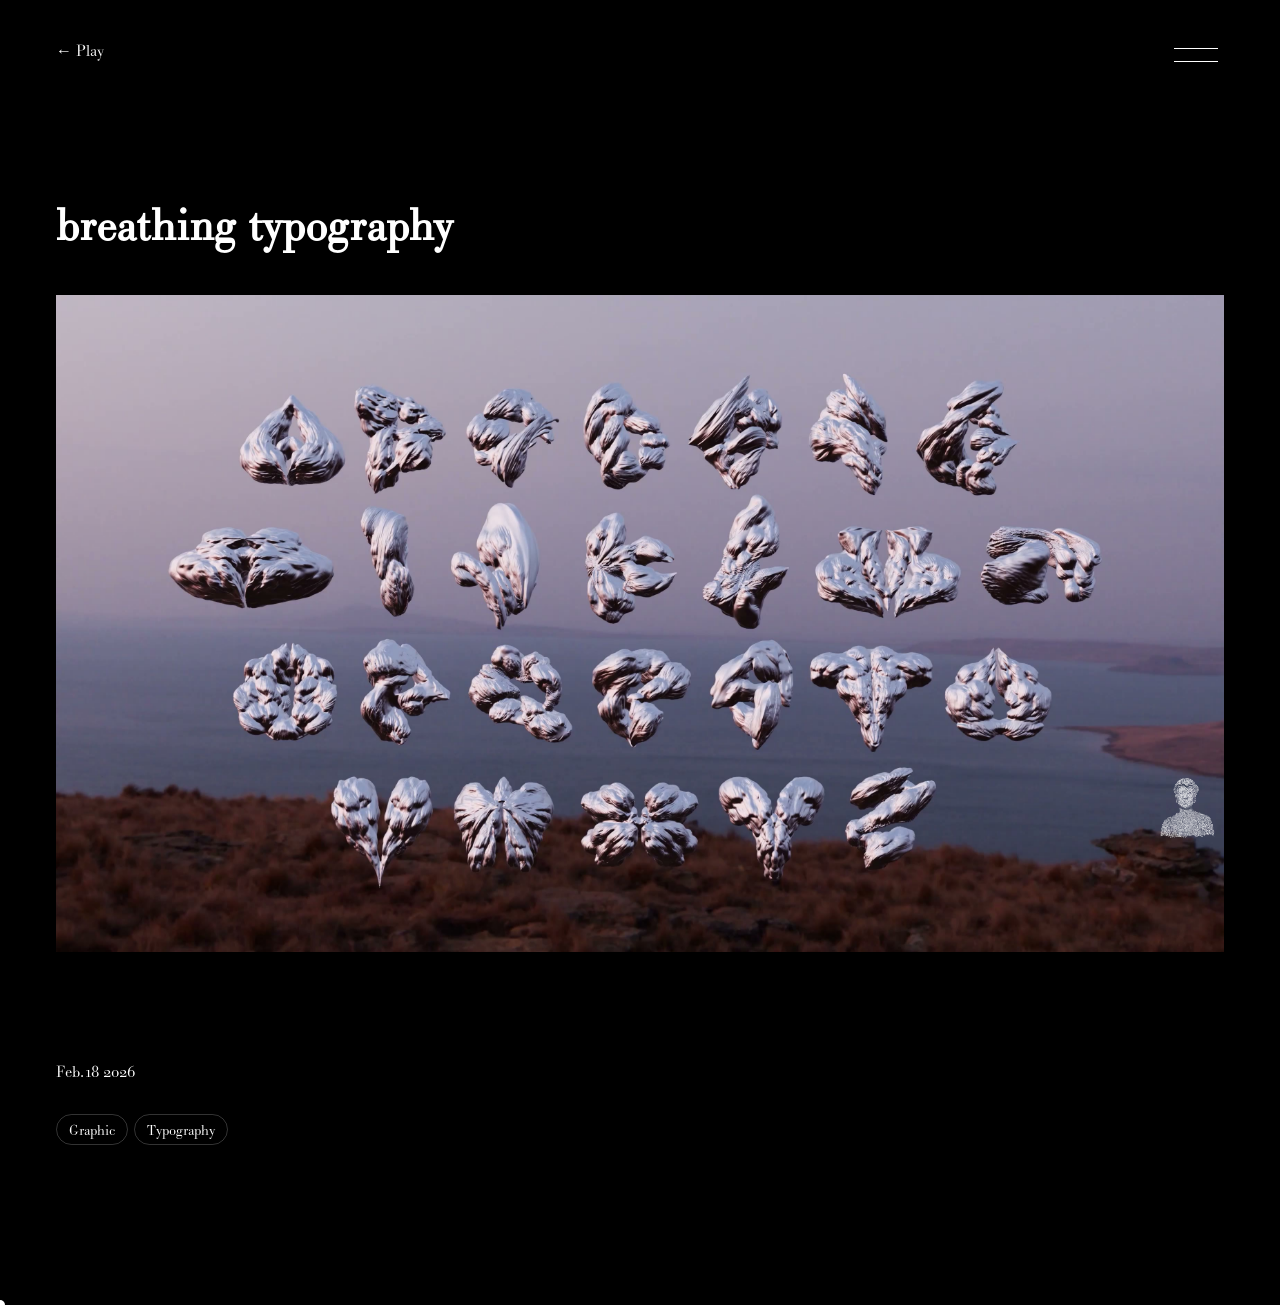
==== works/breathing-typography.html @ 88372641 "Portfolio site Co-Authored-By: Claude Sonnet 4.6 <noreply@anthropic.com>" ====
<!DOCTYPE html>
<html lang="ja">
<head>
  <meta charset="UTF-8">
  <link rel="icon" href="../icon/icon.jpg" type="image/jpeg">
  <meta name="viewport" content="width=device-width, initial-scale=1.0">
  <title>breathing Typography — TSUBASA fukuda</title>
  <link rel="preload" href="../type/RoBodoni-Book.otf" as="font" type="font/otf" crossorigin>
  <link rel="preload" href="../type/RoBodoni-BookSC.otf" as="font" type="font/otf" crossorigin>
  <link rel="stylesheet" href="../style.css">
  <link rel="stylesheet" href="work-detail.css">
</head>
<body>

  <header class="detail-header">
    <button class="menu-toggle" id="menu-toggle" aria-label="Menu">
      <span class="bar"></span>
      <span class="bar"></span>
    </button>
    <nav class="menu-nav" id="menu-nav">
      <ul class="nav-links">
        <li><a href="../index.html">About</a></li>
        <li><a href="../index.html#work">Work</a></li>
        <li><a href="../index.html#play">Play</a></li>
        <li><a href="../index.html#contact">Contact</a></li>
      </ul>
    </nav>
    <a class="back-link" href="../index.html#play">← Play</a>
  </header>

  <main class="detail-main">

    <div class="detail-intro">
      <h1 class="detail-title">breathing typography</h1>
    </div>

    <div class="video-grid" style="padding: 0 3.5rem; margin-bottom: 3rem;">
      <div class="video-cell">
        <video data-src="../media/breathing-type/BT.webm" poster="../media/breathing-type/BT-poster.jpg" autoplay muted loop playsinline></video>
      </div>
    </div>

    <div class="detail-intro">
      <div class="detail-sidebar">
        <p class="detail-year">Feb.18 2026</p>
        <div class="detail-tags">
          <span class="detail-tag-pill">Graphic</span>
          <span class="detail-tag-pill">Typography</span>
        </div>
      </div>
    </div>

  </main>

  <video id="icon-video" src="../icon/03.webm" autoplay muted loop playsinline></video>
  <script src="../cursor.js"></script>
  <script src="detail-nav.js"></script>
</body>
</html>
---- style.css ----
/* フォント */
@font-face {
  font-family: 'Futura';
  src: url('type/Futura.ttc') format('truetype');
  font-weight: normal;
  font-style: normal;
  font-display: swap;
}

@font-face {
  font-family: 'BigSquareDots';
  src: url('type/BigSquareDots.ttf') format('truetype');
  font-weight: normal;
  font-style: normal;
  font-display: swap;
}

@font-face {
  font-family: 'Codystar';
  src: url('type/Codystar-Regular.ttf') format('truetype');
  font-weight: normal;
  font-style: normal;
  font-display: swap;
}

@font-face {
  font-family: 'BunyuMincho';
  src: url('type/BunyuMinStdN-R.otf') format('opentype');
  font-weight: normal;
  font-style: normal;
  font-display: swap;
}

@font-face {
  font-family: 'BodoniOrnaments';
  src: url('type/Bodoni Ornaments.ttf') format('truetype');
  font-weight: normal;
  font-style: normal;
  font-display: swap;
}

@font-face {
  font-family: 'RoBodoni';
  src: url('type/RoBodoni-BookSC.otf') format('opentype');
  font-weight: normal;
  font-style: normal;
  font-display: swap;
  unicode-range: U+0030-0039, U+0041-005A, U+00C0-00D6, U+00D8-00DE;
}

@font-face {
  font-family: 'RoBodoni';
  src: url('type/RoBodoni-Book.otf') format('opentype');
  font-weight: normal;
  font-style: normal;
  font-display: swap;
  unicode-range: U+0020-002F, U+003A-0040, U+0061-007A, U+005B-0060, U+007B-00BF, U+00E0-00F6, U+00F8-00FF;
}

/* リセット & ベース */
*, *::before, *::after {
  box-sizing: border-box;
  margin: 0;
  padding: 0;
}

img, video {
  -webkit-user-drag: none;
  user-select: none;
}

html, body {
  height: 100%;
}

*, *::before, *::after {
  cursor: none !important;
}

html {
  cursor: none !important;
}


/* アイコン動画 */
#icon-video {
  position: fixed;
  bottom: 2rem;
  right: 2rem;
  width: 120px;
  height: 120px;
  object-fit: contain;
  z-index: 100;
  opacity: 0;
  pointer-events: none;
  transition: opacity 0.4s ease;
  mix-blend-mode: screen;
}
#icon-video.visible {
  opacity: 1;
  pointer-events: auto;
}

/* イントロ */
#intro {
  position: fixed;
  inset: 0;
  background: #000;
  display: flex;
  align-items: center;
  justify-content: center;
  z-index: 99999;
  transition: opacity 0.6s ease;
}
#intro.hidden {
  opacity: 0;
  pointer-events: none;
}
#intro-video {
  width: 200px;
  height: 200px;
  object-fit: contain;
}

/* カスタムカーソル */
#cursor {
  position: fixed;
  width: 10px;
  height: 10px;
  border-radius: 50%;
  background: #fff;
  pointer-events: none;
  z-index: 9999999;
  transform: translate(-50%, -50%);
  transition: width 0.3s cubic-bezier(0.25,0.46,0.45,0.94),
              height 0.3s cubic-bezier(0.25,0.46,0.45,0.94),
              opacity 0.4s ease;
  will-change: transform;
}
#cursor.expanded {
  width: 72px;
  height: 72px;
  mix-blend-mode: difference;
}

body {
  font-family: 'RoBodoni', 'BunyuMincho', 'Georgia', serif;
  background: #000;
  color: #fff;
  line-height: 1.6;
}

a { text-decoration: none; color: inherit; }

.back-link {
  font-size: 1rem;
  font-style: normal;
  color: #fff;
  text-decoration: none;
  transition: color 0.2s;
}

/* ============================================================
   ヘッダー
   ============================================================ */
header {
  position: fixed;
  top: 0;
  right: 0;
  padding: 2.4rem 3.5rem;
  z-index: 200;
}

/* ハンバーガーボタン */
.menu-toggle {
  background: none;
  border: none;
  color: #fff;
  box-sizing: content-box;
  padding: 0.6rem 0.4rem;
  transition: color 0.2s;
  display: flex;
  flex-direction: column;
  justify-content: space-between;
  margin-left: auto;
  width: 44px;
  height: 14px;
}
.menu-toggle:hover { color: #fff; }

.bar {
  display: block;
  width: 100%;
  height: 1px;
  background: currentColor;
  transition: transform 0.35s cubic-bezier(0.25, 0.46, 0.45, 0.94);
  transform-origin: center;
}

.menu-toggle.open .bar:nth-child(1) {
  transform: translateY(6.5px) rotate(45deg);
}
.menu-toggle.open .bar:nth-child(2) {
  transform: translateY(-6.5px) rotate(-45deg);
}

/* メニューパネル */
.menu-nav {
  display: none;
  margin-top: 1.8rem;
  text-align: right;
}
.menu-nav.open { display: block; }

.nav-links {
  list-style: none;
  display: flex;
  flex-direction: column;
  align-items: flex-end;
  gap: 0.8rem;
}
.nav-links a {
  font-family: 'RoBodoni', sans-serif;
  font-size: 1.33rem;
  color: #fff;
  text-transform: uppercase;
  letter-spacing: 0.05em;
  transition: color 0.2s;
}
.nav-links a:hover,
.nav-links a.active { color: #fff; }

/* ============================================================
   ページ切り替え
   ============================================================ */
.page { display: none; }
.page.active { display: block; }

/* ============================================================
   About ページ
   ============================================================ */

.about-hero {
  position: relative;
  height: 100vh;
  overflow: hidden;
}

/* About スライドショー */
.about-slideshow {
  position: absolute;
  left: 50%;
  top: 55%;
  transform: translate(-50%, -50%);
  width: 180px;
  height: 180px;
}
.about-slide {
  position: absolute;
  inset: 0;
  width: 100%;
  height: 100%;
  object-fit: contain;
  opacity: 0;
  transition: opacity 1s ease;
}
.about-slide.clip {
  object-fit: cover;
}
.about-slide.active {
  opacity: 0;
}

#mosaic-canvas {
  position: fixed;
  inset: 0;
  width: 100%;
  height: 100%;
  pointer-events: none;
  image-rendering: pixelated;
  z-index: 1;
}

.about-text {
  position: fixed;
  top: 18vh;
  left: 3.5rem;
  display: flex;
  flex-direction: column;
  gap: 0;
  z-index: 1000;
  pointer-events: none;
}

.about-text .about-link {
  pointer-events: auto;
}

.about-text p {
  font-family: 'Codystar', monospace;
  font-size: clamp(1.6rem, 4vw, 3.36rem);
  color: #ece7ff;
  line-height: 1.25;
  letter-spacing: 0.02em;
}

.about-link {
  display: inline-block;
  color: #ece7ff;
  background: transparent;
  transition: background 0.15s, color 0.15s;
  padding: 0 0.05em;
}
.about-link:hover {
  background: #ece7ff;
  color: #000;
}

/* ============================================================
   Featured（ピックアップ）
   ============================================================ */
.featured {
  background: #000;
  padding: 25vh 3.5rem 20rem;
  display: flex;
  flex-direction: column;
  gap: 5rem;
}

.featured-item {
  display: block;
  text-decoration: none;
  position: relative;
  width: 90%;
  aspect-ratio: 16 / 9;
  overflow: hidden;
  margin: 0 auto;
}

.featured-image {
  width: 100%;
  height: 100%;
  transition: transform 0.6s ease, opacity 0.6s ease, filter 0.6s ease;
  filter: grayscale(100%);
}

.featured-item:hover .featured-image {
  transform: scale(1.02);
  opacity: 0.75;
  filter: grayscale(0%);
}



.featured-title {
  font-size: clamp(1.8rem, 4vw, 3.2rem);
  font-weight: 700;
  font-style: normal;
  color: #fff;
  line-height: 1.1;
  margin-bottom: 0.6rem;
}

.featured-tag {
  font-size: 0.78rem;
  font-style: normal;
  color: #fff;
}

.container { padding: 0; }

/* ============================================================
   共通カード
   ============================================================ */
.works-grid {
  display: grid;
  grid-template-columns: repeat(auto-fill, minmax(280px, 1fr));
  gap: 1.5rem;
}

.work-card { cursor: none; }

.work-image {
  width: 100%;
  aspect-ratio: 4 / 3;
  background: #111;
  margin-bottom: 0.6rem;
  transition: opacity 0.2s;
}
.work-card:hover .work-image { opacity: 0.65; }

.play-image { background: #0e0e14; }

.work-title {
  font-size: 0.85rem;
  font-style: normal;
  color: #fff;
}

/* ============================================================
   WORK / PLAY セクション
   ============================================================ */
.works-section {
  padding: 18vh 3.5rem 14rem;
  background: #000;
}

/* ヘッダー行：タイトル左・フィルター右 */
.works-header {
  display: flex;
  justify-content: space-between;
  align-items: baseline;
  margin-bottom: 3rem;
}

.works-title {
  font-size: clamp(1.6rem, 4vw, 3.36rem);
  font-weight: 400;
  font-style: normal;
  letter-spacing: 0.02em;
  color: #ece7ff;
  font-family: 'Codystar', monospace;
}

/* Filter トグルボタン */
.filter-toggle {
  background: none;
  border: 1px solid rgba(255,255,255,0.2);
  color: #fff;
  font-family: inherit;
  font-size: 0.78rem;
  font-style: normal;
  padding: 0.3rem 1rem;
  letter-spacing: 0.05em;
  transition: border-color 0.2s, color 0.2s;
}
.filter-toggle:hover {
  border-color: #fff;
  color: #fff;
}
.filter-toggle-icon {
  display: inline-block;
  transition: transform 0.25s;
  margin-left: 0.3em;
}
.filter-toggle.open .filter-toggle-icon { transform: rotate(45deg); }

/* フィルターパネル */
.work-filters {
  display: flex;
  gap: 0.5rem;
  flex-wrap: wrap;
  position: sticky;
  top: 0;
  background: #000;
  padding: 1.2rem 0;
  margin-bottom: 4rem;
  z-index: 50;
}

.filter-btn {
  background: none;
  border: 1px solid rgba(255,255,255,0.18);
  color: #fff;
  font-family: inherit;
  font-size: 0.75rem;
  font-style: normal;
  padding: 0.25rem 0.9rem;
  border-radius: 999px;
  transition: border-color 0.2s, color 0.2s;
}
.filter-btn:hover {
  border-color: #fff;
  color: #fff;
}
.filter-btn.active {
  border-color: #fff;
  color: #fff;
}

/* グリッド */
.work-grid {
  display: grid;
  grid-template-columns: repeat(3, 1fr);
  gap: 5rem 2.5rem;
}

@media (max-width: 900px) {
  .work-grid { grid-template-columns: repeat(2, 1fr); }
}
@media (max-width: 560px) {
  .work-grid { grid-template-columns: 1fr; }
}

.work-item {
  display: block;
  text-decoration: none;
  color: inherit;
}

.work-thumb {
  width: 100%;
  aspect-ratio: 1 / 1;
  background: #0d0d0d;
  overflow: hidden;
  margin-bottom: 1.2rem;
  transition: opacity 0.3s;
}
.work-thumb img {
  width: 100%;
  height: 100%;
  object-fit: cover;
  display: block;
}
.work-item:hover .work-thumb { opacity: 0.7; }

.work-item-info {
  display: flex;
  flex-direction: column;
  gap: 0.25rem;
}

.work-item-title {
  font-size: 0.88rem;
  font-style: normal;
  color: #fff;
}

.work-item-meta {
  display: none;
}

.coming-soon {
  font-family: 'RoBodoni', serif;
  font-size: clamp(0.96rem, 2.4vw, 1.6rem);
  color: #ece7ff;
  letter-spacing: 0.05em;
  padding: 2rem 0;
}

/* ============================================================
   BIO
   ============================================================ */
.bio-section {
  padding: 18vh 3.5rem 14rem;
  background: #000;
  min-height: 100vh;
}

.bio-body {
  max-width: 640px;
}

.bio-text {
  font-size: 1rem;
  line-height: 1.9;
  color: #fff;
  font-style: normal;
}

.bio-link {
  color: inherit;
  text-decoration: none;
}
.bio-link:hover {
  text-decoration: underline;
  text-decoration-style: dashed;
  text-underline-offset: 0.2em;
}

/* ============================================================
   CONTACT
   ============================================================ */
#page-contact {
  position: relative;
  height: 100vh;
  overflow: hidden;
}

.contact-iframe {
  display: block;
  width: 100%;
  height: 100%;
  border: none;
}

.contact-title-overlay {
  position: absolute;
  top: 12vh;
  left: 3.5rem;
  font-family: 'Codystar', monospace;
  font-size: clamp(1.6rem, 4vw, 3.36rem);
  color: #ece7ff;
  letter-spacing: 0.02em;
  z-index: 10;
  pointer-events: none;
}


/* ============================================================
   アクセシビリティ：キーボードフォーカス
   ============================================================ */
:focus { outline: none; }
:focus-visible {
  outline: 2px solid #ece7ff;
  outline-offset: 4px;
}

/* ============================================================
   タッチデバイス：カーソル非表示
   ============================================================ */
@media (hover: none) {
  #cursor { display: none; }
  *, *::before, *::after { cursor: auto !important; }
  #icon-video { display: none !important; }
}

/* ============================================================
   モバイル
   ============================================================ */
@media (max-width: 560px) {
  header {
    padding: 1.8rem 1.5rem;
  }

  .about-text {
    left: 1.5rem;
    top: 14vh;
  }

  .featured {
    padding: 20vh 1.5rem 4rem;
    gap: 3rem;
  }

  .works-section {
    padding: 14vh 1.5rem 8rem;
  }

  .bio-section {
    padding: 14vh 1.5rem 8rem;
  }

  .contact-section {
    padding: 14vh 1.5rem 8rem;
  }

  .work-filters {
    padding: 1rem 0;
    margin-bottom: 2.5rem;
  }

  .work-grid {
    gap: 3rem 1.5rem;
  }

  #icon-video {
    width: 80px;
    height: 80px;
    bottom: 1.2rem;
    right: 1.2rem;
  }
}
---- works/work-detail.css ----
/* 作品詳細ページ */
*, *::before, *::after { cursor: none !important; }
:focus { outline: none; }
:focus-visible { outline: 2px solid #ece7ff; outline-offset: 4px; }

@font-face {
  font-family: 'BunyuMincho';
  src: url('../type/BunyuMinStdN-R.otf') format('opentype');
  font-weight: normal;
  font-style: normal;
}

body { font-family: 'RoBodoni', 'BunyuMincho', 'Georgia', serif; }

/* ヘッダー */
.detail-header {
  position: fixed;
  top: 0;
  right: 0;
  padding: 2.4rem 3.5rem;
  display: flex;
  flex-direction: column;
  align-items: flex-end;
  z-index: 200;
}

.detail-header .back-link {
  position: fixed;
  top: 2.4rem;
  left: 3.5rem;
  font-size: 1rem;
  color: #fff;
  text-decoration: none;
}

.detail-header .detail-tag {
  display: none;
}

.back-link {
  font-size: 1rem;
  font-style: normal;
  color: #fff;
  text-decoration: none;
  transition: color 0.2s;
}
.back-link:hover { color: #fff; }

/* メイン */
.detail-main {
  padding-top: 9rem;
  padding-bottom: 8rem;
}

/* イントロエリア */
.detail-intro {
  padding: 3.5rem 3.5rem 0;
}

/* タイトル */
.detail-title {
  font-size: clamp(1.75rem, 3.5vw, 3.5rem);
  font-weight: 900;
  font-style: normal;
  line-height: 1.05;
  margin-bottom: 3rem;
  color: #fff;
}

/* 2カラム：左=ビデオ、右=メタ */
.detail-split {
  display: grid;
  grid-template-columns: 50vw 1fr;
  gap: 3rem;
  align-items: start;
  margin-bottom: 7rem;
}

@media (max-width: 860px) {
  .detail-split { grid-template-columns: 1fr; gap: 2rem; }
}

/* ロゴ全画面表示 */
.detail-logo-full {
  display: flex;
  flex-direction: column;
  justify-content: center;
  align-items: center;
  min-height: 100vh;
  gap: 4rem;
  padding: 6rem 3.5rem 8rem;
}
.detail-logo-full-img {
  max-width: 480px;
  width: 100%;
  height: auto;
  display: block;
}
.detail-logo-full-svg {
  max-width: 864px;
  width: 180%;
  height: auto;
  display: block;
}

/* YouTube縦動画 下部配置 */
.detail-video-short-wrap {
  display: flex;
  justify-content: center;
  padding: 0 3.5rem 8rem;
}
.detail-video-short-wrap .detail-video-short {
  width: 100%;
  max-width: 360px;
}

/* ビデオ */
.detail-video {
  position: relative;
  width: 100%;
  aspect-ratio: 16 / 9;
  background: #0d0d0d;
}
.detail-video iframe {
  position: absolute;
  inset: 0;
  width: 100%;
  height: 100%;
}

/* 右カラム */
.detail-sidebar {
  padding-top: 0.2rem;
}

.detail-year {
  font-size: 1rem;
  font-style: normal;
  color: #fff;
  margin-bottom: 1.8rem;
}

.detail-tags {
  display: flex;
  flex-wrap: wrap;
  gap: 0.4rem;
  margin-bottom: 2rem;
}

.detail-tag-pill {
  font-size: 0.9rem;
  font-style: normal;
  color: #fff;
  border: 1px solid rgba(255,255,255,0.2);
  padding: 0.2rem 0.75rem;
  border-radius: 999px;
}

.detail-meta {
  list-style: none;
  display: flex;
  flex-direction: column;
  gap: 0.7rem;
  border-top: 1px solid rgba(255,255,255,0.08);
  padding-top: 1.5rem;
}
.detail-meta li {
  display: flex;
  flex-direction: column;
  gap: 0.15rem;
  font-size: 0.78rem;
  font-style: normal;
  color: #fff;
}
.detail-meta li span {
  font-size: 0.68rem;
  color: #fff;
  letter-spacing: 0.08em;
}

/* 説明文 */
.detail-description {
  font-size: 1.1rem;
  font-style: normal;
  line-height: 1.9;
  color: #fff;
  max-width: 680px;
  padding: 0 3.5rem 8rem;
}

.detail-tools {
  font-size: 0.95rem;
  font-style: normal;
  color: #fff;
  padding: 2.5rem 3.5rem 5rem;
}

.video-grid {
  margin-bottom: 4rem;
}

.detail-extra-video {
  padding: 0 3.5rem;
  margin-bottom: 6rem;
}

.detail-extra-video img {
  width: 100%;
  height: auto;
  display: block;
}

.detail-credits {
  padding: 0 3.5rem 6rem;
  display: flex;
  flex-direction: column;
  gap: 1.2rem;
}

.detail-credit-row {
  display: flex;
  gap: 3rem;
  font-size: 0.95rem;
}

.detail-credit-label {
  color: #fff;
  opacity: 0.4;
  min-width: 6rem;
}

.detail-credit-value {
  color: #fff;
}

.detail-process {
  display: flex;
  gap: 4px;
  margin-top: 2rem;
  justify-content: flex-start;
}

.detail-process img {
  width: 30%;
  height: auto;
  display: block;
}

/* フォトグリッド */
.detail-photo-row {
  padding: 0 3.5rem;
  margin-bottom: 5rem;
}

.detail-photo-row img {
  width: 100%;
  height: auto;
  display: block;
}

.detail-photo-row--trio {
  display: grid;
  grid-template-columns: repeat(3, 1fr);
  gap: 4px;
  margin-bottom: 5rem;
}

.detail-photo-grid-3x3 {
  display: grid;
  grid-template-columns: repeat(3, 1fr);
  gap: 4px;
  padding: 0 3.5rem;
  margin-bottom: 5rem;
}

.detail-photo-grid-3x3 img {
  width: 100%;
  height: auto;
  display: block;
}


/* 動画グリッド */
.video-grid {
  display: flex;
  flex-direction: column;
  gap: 0;
  padding: 0 3.5rem;
  margin-bottom: 12rem;
}
.video-row {
  display: grid;
  grid-template-columns: repeat(4, 1fr);
  gap: 0;
}
.video-cell {
  aspect-ratio: 16 / 9;
  background: #0d0d0d;
  overflow: hidden;
}
.video-cell video {
  width: 100%;
  height: 100%;
  object-fit: cover;
  display: block;
}

/* 画像グリッド */
.image-grid {
  display: flex;
  flex-direction: column;
  gap: 4px;
}
.image-row {
  display: grid;
  grid-template-columns: repeat(4, 1fr);
  gap: 4px;
}
.image-cell {
  aspect-ratio: 1 / 1;
  background: #0d0d0d;
  overflow: hidden;
}
.image-cell img {
  width: 100%;
  height: 100%;
  object-fit: cover;
  display: block;
  transition: opacity 0.3s;
}
.image-cell img:hover { opacity: 0.8; }

/* ============================================================
   モバイル
   ============================================================ */
@media (max-width: 560px) {
  .detail-header {
    padding: 1.8rem 1.5rem;
  }

  .detail-header .back-link {
    top: 1.8rem;
    left: 1.5rem;
  }

  .detail-main {
    padding-top: 7rem;
  }

  .detail-intro {
    padding: 2rem 1.5rem 0;
  }

  .detail-logo-full {
    padding: 5rem 1.5rem 6rem;
  }

  .detail-logo-full-svg {
    width: 120%;
  }

  .detail-description {
    padding: 0 1.5rem 5rem;
  }

  .detail-tools {
    padding: 2rem 1.5rem 4rem;
  }

  .video-grid {
    padding: 0 1.5rem !important;
    margin-bottom: 6rem;
  }

  .detail-extra-video {
    padding: 0 1.5rem;
  }

  .detail-credits {
    padding: 0 1.5rem 5rem;
  }

  .detail-photo-row {
    padding: 0 1.5rem;
  }

  .detail-photo-grid-3x3 {
    padding: 0 1.5rem;
    grid-template-columns: repeat(2, 1fr);
  }

  .detail-photo-row--trio {
    grid-template-columns: 1fr;
  }

  .video-row {
    grid-template-columns: repeat(2, 1fr);
  }

  .image-row {
    grid-template-columns: repeat(2, 1fr);
  }

  #icon-video {
    display: none !important;
  }
}

@media (hover: none) {
  #icon-video { display: none !important; }
  *, *::before, *::after { cursor: auto !important; }
}
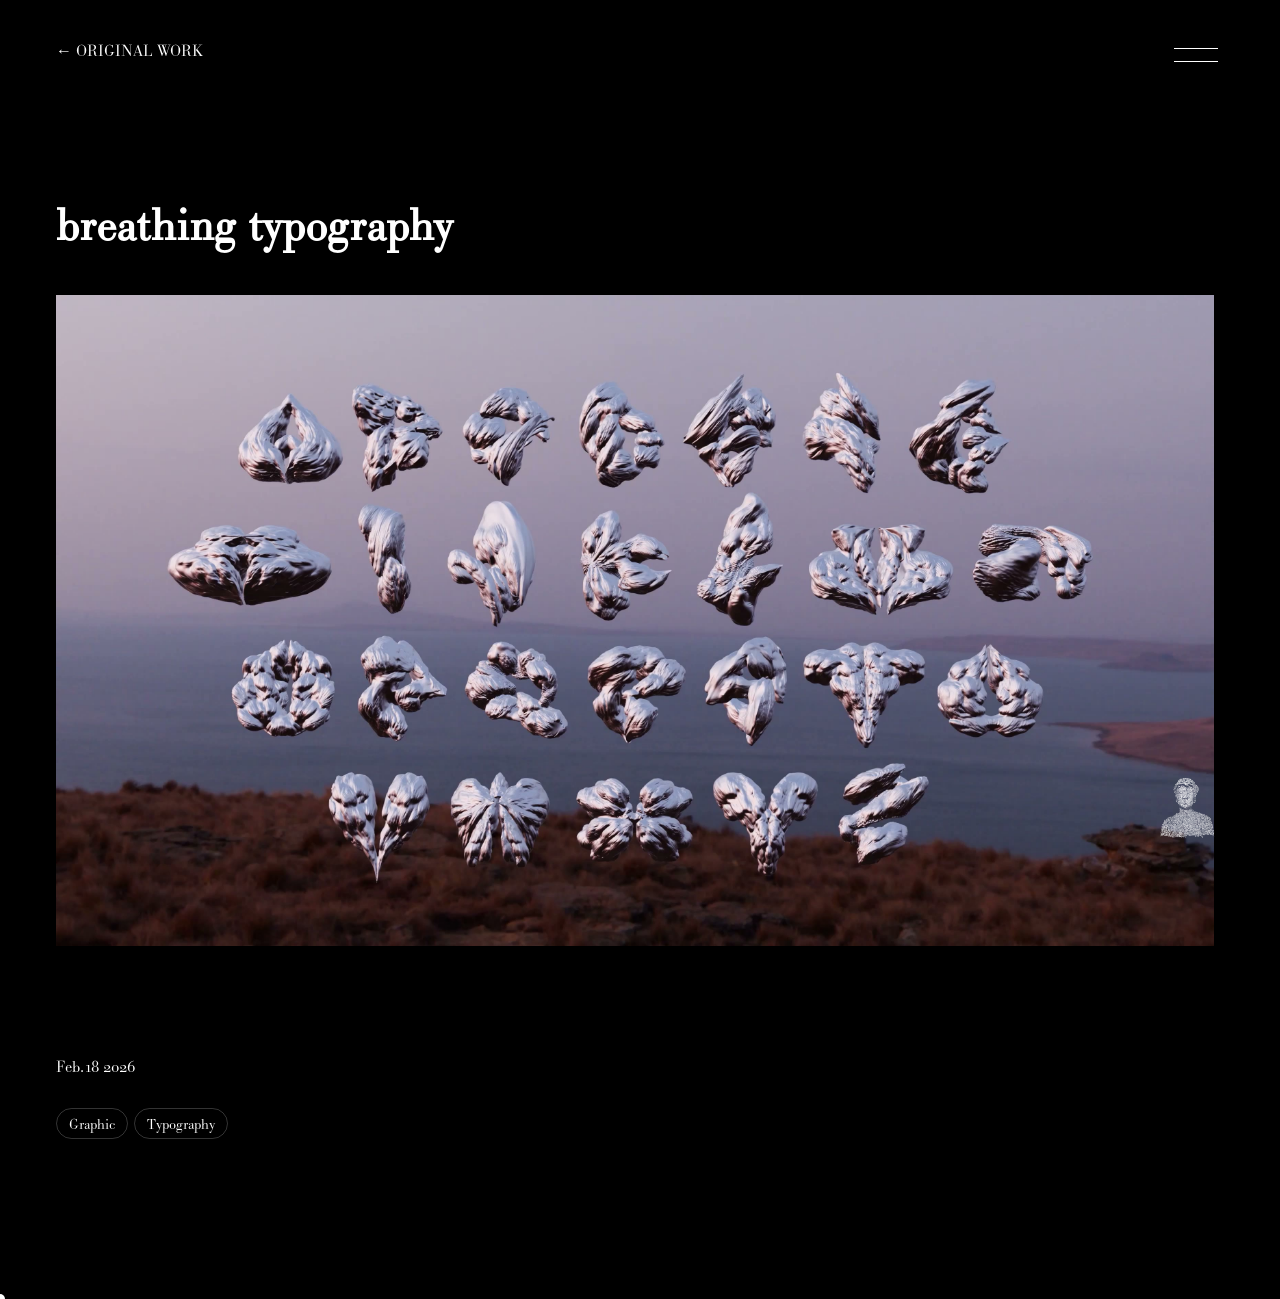
==== commit 8b6514c5: "Update navigation labels and cursor behavior - Rename Work → client WORK, Play → original WORK - Upd" ====
--- a/works/breathing-typography.html
+++ b/works/breathing-typography.html
@@ -25,7 +25,7 @@
         <li><a href="../index.html#contact">Contact</a></li>
       </ul>
     </nav>
-    <a class="back-link" href="../index.html#play">← Play</a>
+    <a class="back-link" href="../index.html#play">← ORIGINAL WORK</a>
   </header>
 
   <main class="detail-main">
--- a/style.css
+++ b/style.css
@@ -70,7 +70,7 @@
 }
 
 html, body {
-  height: 100%;
+  min-height: 100%;
 }
 
 *, *::before, *::after {
@@ -143,6 +143,28 @@
   mix-blend-mode: difference;
 }
 
+html {
+  overflow-y: scroll;
+  scrollbar-gutter: stable;
+  scrollbar-color: #666 #111;
+  scrollbar-width: thin;
+}
+
+/* スクロールバー常時表示 */
+::-webkit-scrollbar {
+  width: 6px;
+}
+::-webkit-scrollbar-track {
+  background: #111;
+}
+::-webkit-scrollbar-thumb {
+  background: #666;
+  border-radius: 3px;
+}
+::-webkit-scrollbar-thumb:hover {
+  background: #999;
+}
+
 body {
   font-family: 'RoBodoni', 'BunyuMincho', 'Georgia', serif;
   background: #000;
@@ -619,6 +641,10 @@
    モバイル
    ============================================================ */
 @media (max-width: 560px) {
+  .featured {
+    display: none;
+  }
+
   header {
     padding: 1.8rem 1.5rem;
   }
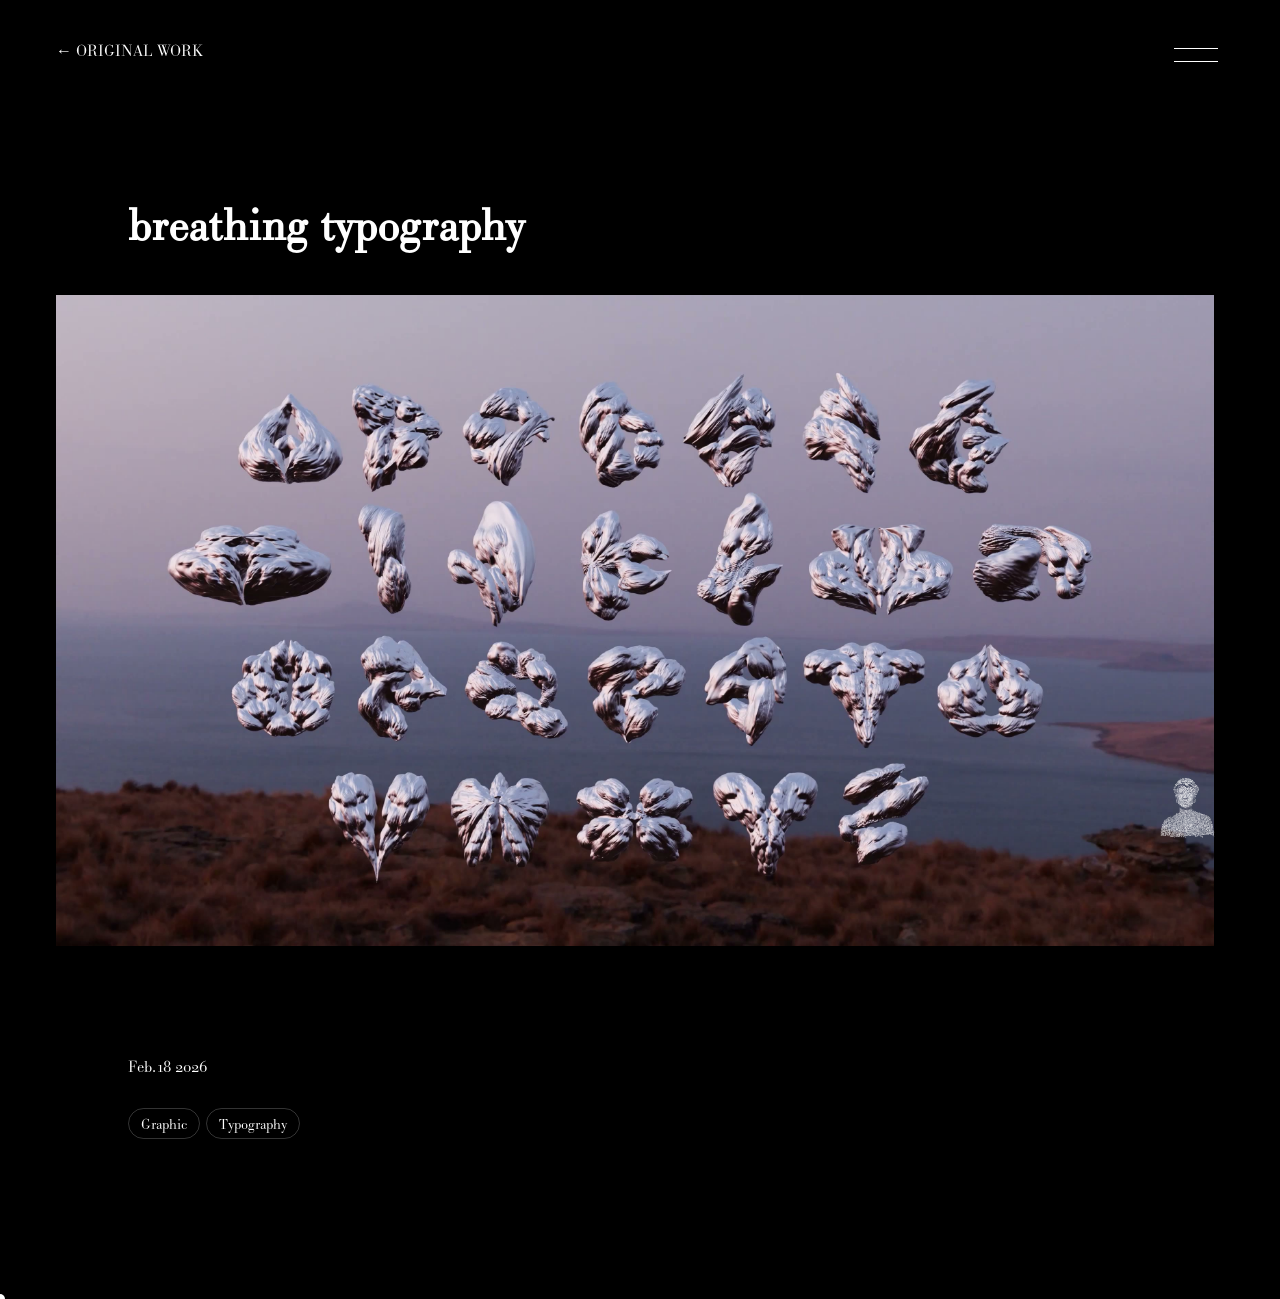
==== commit cae7f6f9: "Update titles, nav labels, and detail page layout - Rename work titles (nepoLIVE → ROCK THIS VOL.8, " ====
--- a/works/breathing-typography.html
+++ b/works/breathing-typography.html
@@ -20,8 +20,8 @@
     <nav class="menu-nav" id="menu-nav">
       <ul class="nav-links">
         <li><a href="../index.html">About</a></li>
-        <li><a href="../index.html#work">Work</a></li>
-        <li><a href="../index.html#play">Play</a></li>
+        <li><a href="../index.html#work">client WORK</a></li>
+        <li><a href="../index.html#play">original WORK</a></li>
         <li><a href="../index.html#contact">Contact</a></li>
       </ul>
     </nav>
--- a/works/work-detail.css
+++ b/works/work-detail.css
@@ -54,7 +54,7 @@
 
 /* イントロエリア */
 .detail-intro {
-  padding: 3.5rem 3.5rem 0;
+  padding: 3.5rem 8rem 0;
 }
 
 /* タイトル */
@@ -88,7 +88,7 @@
   align-items: center;
   min-height: 100vh;
   gap: 4rem;
-  padding: 6rem 3.5rem 8rem;
+  padding: 8rem 8rem 8rem;
 }
 .detail-logo-full-img {
   max-width: 480px;
@@ -107,7 +107,7 @@
 .detail-video-short-wrap {
   display: flex;
   justify-content: center;
-  padding: 0 3.5rem 8rem;
+  padding: 0 8rem 8rem;
 }
 .detail-video-short-wrap .detail-video-short {
   width: 100%;
@@ -185,14 +185,14 @@
   line-height: 1.9;
   color: #fff;
   max-width: 680px;
-  padding: 0 3.5rem 8rem;
+  padding: 0 8rem 8rem;
 }
 
 .detail-tools {
   font-size: 0.95rem;
   font-style: normal;
   color: #fff;
-  padding: 2.5rem 3.5rem 5rem;
+  padding: 2.5rem 8rem 5rem;
 }
 
 .video-grid {
@@ -200,8 +200,8 @@
 }
 
 .detail-extra-video {
-  padding: 0 3.5rem;
-  margin-bottom: 6rem;
+  padding: 0 8rem;
+  margin-bottom: 8rem;
 }
 
 .detail-extra-video img {
@@ -211,7 +211,7 @@
 }
 
 .detail-credits {
-  padding: 0 3.5rem 6rem;
+  padding: 0 8rem 8rem;
   display: flex;
   flex-direction: column;
   gap: 1.2rem;
@@ -226,7 +226,7 @@
 .detail-credit-label {
   color: #fff;
   opacity: 0.4;
-  min-width: 6rem;
+  min-width: 8rem;
 }
 
 .detail-credit-value {
@@ -248,7 +248,7 @@
 
 /* フォトグリッド */
 .detail-photo-row {
-  padding: 0 3.5rem;
+  padding: 0 8rem;
   margin-bottom: 5rem;
 }
 
@@ -269,7 +269,7 @@
   display: grid;
   grid-template-columns: repeat(3, 1fr);
   gap: 4px;
-  padding: 0 3.5rem;
+  padding: 0 8rem;
   margin-bottom: 5rem;
 }
 
@@ -285,7 +285,7 @@
   display: flex;
   flex-direction: column;
   gap: 0;
-  padding: 0 3.5rem;
+  padding: 0 8rem;
   margin-bottom: 12rem;
 }
 .video-row {
@@ -352,7 +352,7 @@
   }
 
   .detail-logo-full {
-    padding: 5rem 1.5rem 6rem;
+    padding: 5rem 1.5rem 8rem;
   }
 
   .detail-logo-full-svg {
@@ -369,7 +369,7 @@
 
   .video-grid {
     padding: 0 1.5rem !important;
-    margin-bottom: 6rem;
+    margin-bottom: 8rem;
   }
 
   .detail-extra-video {
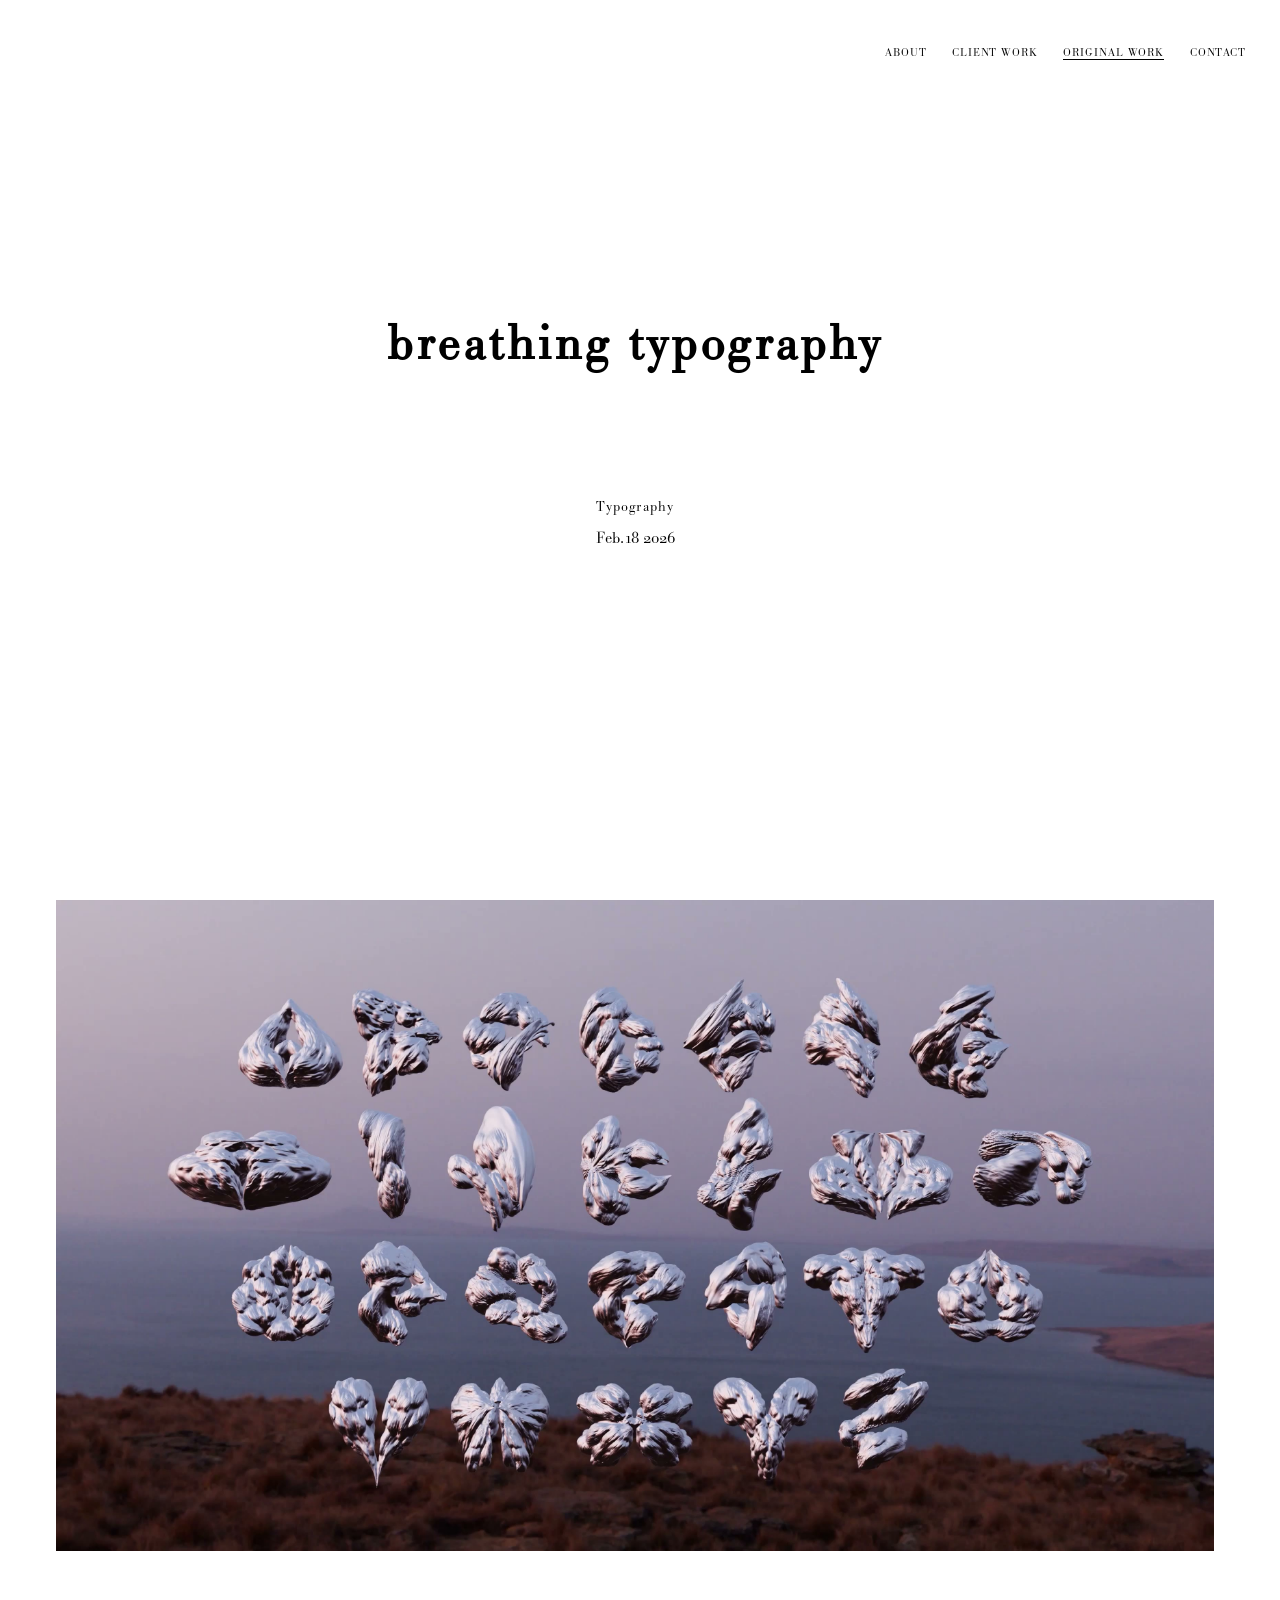
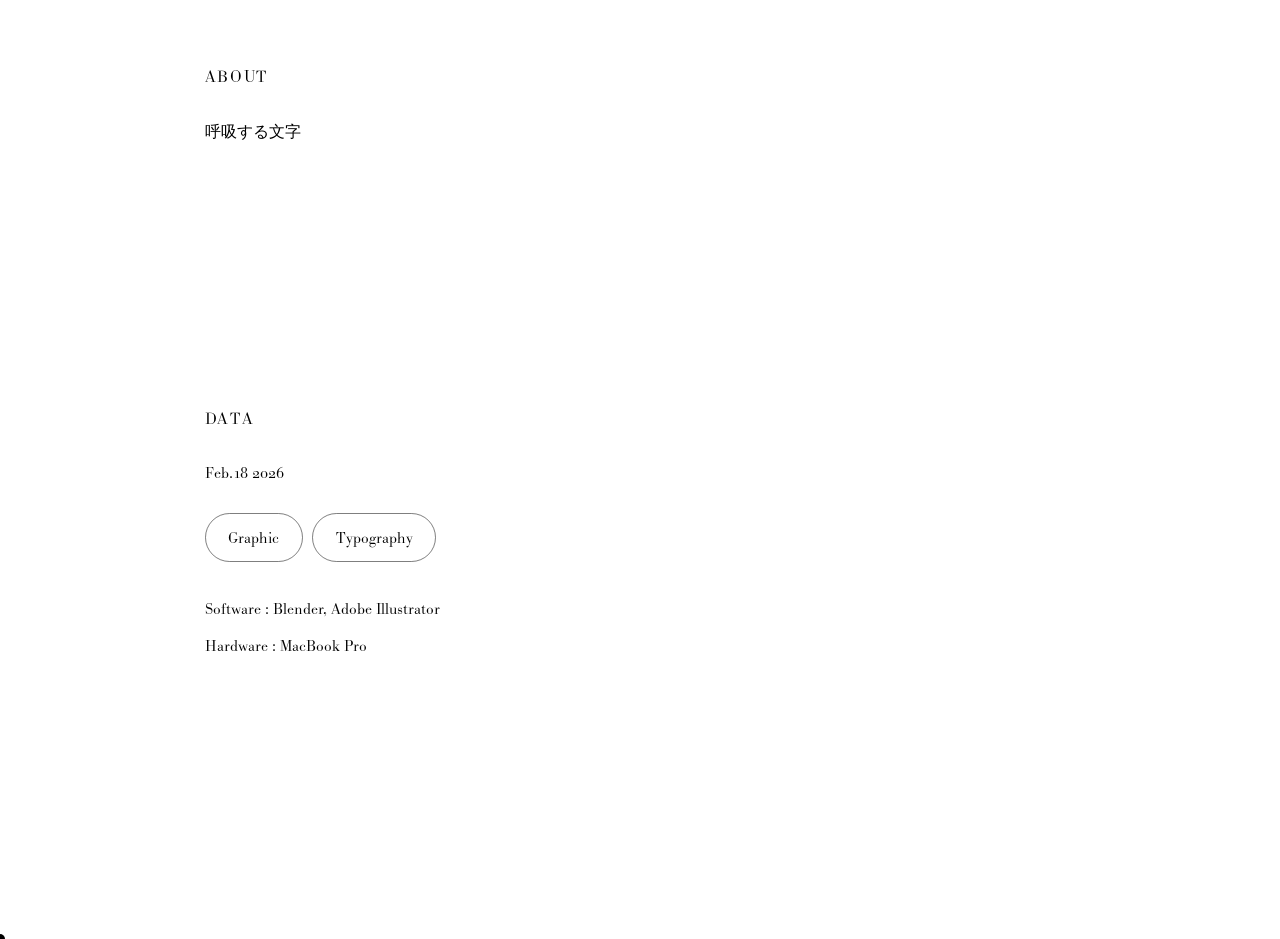
==== commit cbb40573: "Redesign, rename folders/URLs, and optimize assets - White background theme, cursor overhaul with if" ====
--- a/works/breathing-typography.html
+++ b/works/breathing-typography.html
@@ -13,46 +13,53 @@
 <body>
 
   <header class="detail-header">
-    <button class="menu-toggle" id="menu-toggle" aria-label="Menu">
-      <span class="bar"></span>
-      <span class="bar"></span>
-    </button>
     <nav class="menu-nav" id="menu-nav">
       <ul class="nav-links">
         <li><a href="../index.html">About</a></li>
-        <li><a href="../index.html#work">client WORK</a></li>
-        <li><a href="../index.html#play">original WORK</a></li>
+        <li><a href="../index.html#CLIENT-WORK">client WORK</a></li>
+        <li><a href="../index.html#ORIGINAL-WORK" class="active">original WORK</a></li>
         <li><a href="../index.html#contact">Contact</a></li>
       </ul>
     </nav>
-    <a class="back-link" href="../index.html#play">← ORIGINAL WORK</a>
   </header>
 
   <main class="detail-main">
 
-    <div class="detail-intro">
+    <section class="detail-hero">
       <h1 class="detail-title">breathing typography</h1>
-    </div>
+      <div class="detail-hero-meta">
+        <p class="detail-hero-category">Typography</p>
+        <p class="detail-year">Feb.18 2026</p>
+      </div>
+    </section>
 
     <div class="video-grid" style="padding: 0 3.5rem; margin-bottom: 3rem;">
       <div class="video-cell">
-        <video data-src="../media/breathing-type/BT.webm" poster="../media/breathing-type/BT-poster.jpg" autoplay muted loop playsinline></video>
+        <video data-src="../media/breathing-typography/BT.webm" poster="../media/breathing-typography/BT-poster.jpg" autoplay muted loop playsinline></video>
       </div>
     </div>
 
-    <div class="detail-intro">
-      <div class="detail-sidebar">
-        <p class="detail-year">Feb.18 2026</p>
-        <div class="detail-tags">
-          <span class="detail-tag-pill">Graphic</span>
-          <span class="detail-tag-pill">Typography</span>
+    <div class="detail-info-grid">
+      <div class="detail-info-col">
+        <p class="detail-info-label">ABOUT</p>
+        <p class="detail-info-body">呼吸する文字</p>
+      </div>
+      <div class="detail-info-col">
+        <p class="detail-info-label">DATA</p>
+        <div class="detail-info-body">
+          <p class="detail-info-date-value">Feb.18 2026</p>
+          <div class="detail-info-date-tags">
+            <span class="detail-info-date-pill">Graphic</span>
+            <span class="detail-info-date-pill">Typography</span>
+          </div>
+          <p class="detail-info-credit-row">Software : Blender, Adobe Illustrator</p>
+          <p class="detail-info-credit-row">Hardware : MacBook Pro</p>
         </div>
       </div>
     </div>
 
   </main>
 
-  <video id="icon-video" src="../icon/03.webm" autoplay muted loop playsinline></video>
   <script src="../cursor.js"></script>
   <script src="detail-nav.js"></script>
 </body>
--- a/style.css
+++ b/style.css
@@ -94,7 +94,8 @@
   opacity: 0;
   pointer-events: none;
   transition: opacity 0.4s ease;
-  mix-blend-mode: screen;
+  filter: invert(1);
+  mix-blend-mode: multiply;
 }
 #icon-video.visible {
   opacity: 1;
@@ -105,7 +106,7 @@
 #intro {
   position: fixed;
   inset: 0;
-  background: #000;
+  background: #fff;
   display: flex;
   align-items: center;
   justify-content: center;
@@ -129,6 +130,7 @@
   height: 10px;
   border-radius: 50%;
   background: #fff;
+  mix-blend-mode: difference;
   pointer-events: none;
   z-index: 9999999;
   transform: translate(-50%, -50%);
@@ -140,13 +142,12 @@
 #cursor.expanded {
   width: 72px;
   height: 72px;
-  mix-blend-mode: difference;
 }
 
 html {
   overflow-y: scroll;
   scrollbar-gutter: stable;
-  scrollbar-color: #666 #111;
+  scrollbar-color: #999 #eee;
   scrollbar-width: thin;
 }
 
@@ -155,102 +156,62 @@
   width: 6px;
 }
 ::-webkit-scrollbar-track {
-  background: #111;
+  background: #eee;
 }
 ::-webkit-scrollbar-thumb {
+  background: #999;
+  border-radius: 3px;
+}
+::-webkit-scrollbar-thumb:hover {
   background: #666;
-  border-radius: 3px;
-}
-::-webkit-scrollbar-thumb:hover {
-  background: #999;
 }
 
 body {
   font-family: 'RoBodoni', 'BunyuMincho', 'Georgia', serif;
-  background: #000;
-  color: #fff;
+  background: #fff;
+  color: #000;
   line-height: 1.6;
 }
 
 a { text-decoration: none; color: inherit; }
 
-.back-link {
-  font-size: 1rem;
-  font-style: normal;
-  color: #fff;
-  text-decoration: none;
-  transition: color 0.2s;
-}
-
 /* ============================================================
    ヘッダー
    ============================================================ */
 header {
-  position: fixed;
+  position: absolute;
   top: 0;
   right: 0;
-  padding: 2.4rem 3.5rem;
+  padding: 2.4rem 1.5rem;
   z-index: 200;
 }
 
-/* ハンバーガーボタン */
-.menu-toggle {
-  background: none;
-  border: none;
-  color: #fff;
-  box-sizing: content-box;
-  padding: 0.6rem 0.4rem;
-  transition: color 0.2s;
-  display: flex;
-  flex-direction: column;
-  justify-content: space-between;
-  margin-left: auto;
-  width: 44px;
-  height: 14px;
-}
-.menu-toggle:hover { color: #fff; }
-
-.bar {
+/* ナビゲーション */
+.menu-nav {
   display: block;
-  width: 100%;
-  height: 1px;
-  background: currentColor;
-  transition: transform 0.35s cubic-bezier(0.25, 0.46, 0.45, 0.94);
-  transform-origin: center;
-}
-
-.menu-toggle.open .bar:nth-child(1) {
-  transform: translateY(6.5px) rotate(45deg);
-}
-.menu-toggle.open .bar:nth-child(2) {
-  transform: translateY(-6.5px) rotate(-45deg);
-}
-
-/* メニューパネル */
-.menu-nav {
-  display: none;
-  margin-top: 1.8rem;
-  text-align: right;
-}
-.menu-nav.open { display: block; }
+}
 
 .nav-links {
   list-style: none;
   display: flex;
-  flex-direction: column;
-  align-items: flex-end;
-  gap: 0.8rem;
+  flex-direction: row;
+  align-items: center;
+  gap: 1.6rem;
 }
 .nav-links a {
   font-family: 'RoBodoni', sans-serif;
-  font-size: 1.33rem;
-  color: #fff;
+  font-size: 0.7rem;
+  color: #000;
+  letter-spacing: 0.08em;
   text-transform: uppercase;
-  letter-spacing: 0.05em;
   transition: color 0.2s;
 }
-.nav-links a:hover,
-.nav-links a.active { color: #fff; }
+.nav-links a:hover { color: #000; }
+.nav-links a.active {
+  color: #000;
+  border-bottom: 1px solid #000;
+  padding-bottom: 0.1em;
+}
 
 /* ============================================================
    ページ切り替え
@@ -321,28 +282,28 @@
 .about-text p {
   font-family: 'Codystar', monospace;
   font-size: clamp(1.6rem, 4vw, 3.36rem);
-  color: #ece7ff;
+  color: #000;
   line-height: 1.25;
   letter-spacing: 0.02em;
 }
 
 .about-link {
   display: inline-block;
-  color: #ece7ff;
+  color: #000;
   background: transparent;
   transition: background 0.15s, color 0.15s;
   padding: 0 0.05em;
 }
 .about-link:hover {
-  background: #ece7ff;
-  color: #000;
+  background: #000;
+  color: #fff;
 }
 
 /* ============================================================
    Featured（ピックアップ）
    ============================================================ */
 .featured {
-  background: #000;
+  background: #fff;
   padding: 25vh 3.5rem 20rem;
   display: flex;
   flex-direction: column;
@@ -353,7 +314,7 @@
   display: block;
   text-decoration: none;
   position: relative;
-  width: 90%;
+  width: 63%;
   aspect-ratio: 16 / 9;
   overflow: hidden;
   margin: 0 auto;
@@ -424,7 +385,7 @@
    ============================================================ */
 .works-section {
   padding: 18vh 3.5rem 14rem;
-  background: #000;
+  background: #fff;
 }
 
 /* ヘッダー行：タイトル左・フィルター右 */
@@ -440,15 +401,15 @@
   font-weight: 400;
   font-style: normal;
   letter-spacing: 0.02em;
-  color: #ece7ff;
+  color: #000;
   font-family: 'Codystar', monospace;
 }
 
 /* Filter トグルボタン */
 .filter-toggle {
   background: none;
-  border: 1px solid rgba(255,255,255,0.2);
-  color: #fff;
+  border: 1px solid rgba(0,0,0,0.2);
+  color: #000;
   font-family: inherit;
   font-size: 0.78rem;
   font-style: normal;
@@ -457,8 +418,8 @@
   transition: border-color 0.2s, color 0.2s;
 }
 .filter-toggle:hover {
-  border-color: #fff;
-  color: #fff;
+  border-color: #000;
+  color: #000;
 }
 .filter-toggle-icon {
   display: inline-block;
@@ -472,18 +433,14 @@
   display: flex;
   gap: 0.5rem;
   flex-wrap: wrap;
-  position: sticky;
-  top: 0;
-  background: #000;
   padding: 1.2rem 0;
   margin-bottom: 4rem;
-  z-index: 50;
 }
 
 .filter-btn {
   background: none;
-  border: 1px solid rgba(255,255,255,0.18);
-  color: #fff;
+  border: 1px solid rgba(0,0,0,0.18);
+  color: #000;
   font-family: inherit;
   font-size: 0.75rem;
   font-style: normal;
@@ -492,12 +449,12 @@
   transition: border-color 0.2s, color 0.2s;
 }
 .filter-btn:hover {
-  border-color: #fff;
-  color: #fff;
+  border-color: #000;
+  color: #000;
 }
 .filter-btn.active {
-  border-color: #fff;
-  color: #fff;
+  border-color: #000;
+  color: #000;
 }
 
 /* グリッド */
@@ -521,11 +478,11 @@
 }
 
 .work-thumb {
-  width: 100%;
+  width: 90%;
   aspect-ratio: 1 / 1;
-  background: #0d0d0d;
+  background: #f0f0f0;
   overflow: hidden;
-  margin-bottom: 1.2rem;
+  margin: 0 auto 1.2rem;
   transition: opacity 0.3s;
 }
 .work-thumb img {
@@ -545,7 +502,8 @@
 .work-item-title {
   font-size: 0.88rem;
   font-style: normal;
-  color: #fff;
+  color: #000;
+  letter-spacing: 0.12em;
 }
 
 .work-item-meta {
@@ -555,7 +513,7 @@
 .coming-soon {
   font-family: 'RoBodoni', serif;
   font-size: clamp(0.96rem, 2.4vw, 1.6rem);
-  color: #ece7ff;
+  color: #000;
   letter-spacing: 0.05em;
   padding: 2rem 0;
 }
@@ -565,7 +523,7 @@
    ============================================================ */
 .bio-section {
   padding: 18vh 3.5rem 14rem;
-  background: #000;
+  background: #fff;
   min-height: 100vh;
 }
 
@@ -576,7 +534,7 @@
 .bio-text {
   font-size: 1rem;
   line-height: 1.9;
-  color: #fff;
+  color: #000;
   font-style: normal;
 }
 
@@ -612,7 +570,7 @@
   left: 3.5rem;
   font-family: 'Codystar', monospace;
   font-size: clamp(1.6rem, 4vw, 3.36rem);
-  color: #ece7ff;
+  color: #000;
   letter-spacing: 0.02em;
   z-index: 10;
   pointer-events: none;
@@ -624,7 +582,7 @@
    ============================================================ */
 :focus { outline: none; }
 :focus-visible {
-  outline: 2px solid #ece7ff;
+  outline: 2px solid #000;
   outline-offset: 4px;
 }
 
--- a/works/work-detail.css
+++ b/works/work-detail.css
@@ -1,7 +1,10 @@
 /* 作品詳細ページ */
+:root {
+  --page-padding: clamp(2rem, 16vw, 14rem);
+}
 *, *::before, *::after { cursor: none !important; }
 :focus { outline: none; }
-:focus-visible { outline: 2px solid #ece7ff; outline-offset: 4px; }
+:focus-visible { outline: 2px solid #000; outline-offset: 4px; }
 
 @font-face {
   font-family: 'BunyuMincho';
@@ -14,57 +17,86 @@
 
 /* ヘッダー */
 .detail-header {
-  position: fixed;
+  position: absolute;
   top: 0;
   right: 0;
-  padding: 2.4rem 3.5rem;
-  display: flex;
-  flex-direction: column;
-  align-items: flex-end;
-  z-index: 200;
-}
-
-.detail-header .back-link {
-  position: fixed;
-  top: 2.4rem;
-  left: 3.5rem;
-  font-size: 1rem;
-  color: #fff;
-  text-decoration: none;
-}
+  padding: 2.4rem 1.5rem;
+  display: flex;
+  align-items: center;
+}
+
 
 .detail-header .detail-tag {
   display: none;
 }
 
-.back-link {
-  font-size: 1rem;
-  font-style: normal;
-  color: #fff;
-  text-decoration: none;
-  transition: color 0.2s;
-}
-.back-link:hover { color: #fff; }
-
 /* メイン */
 .detail-main {
-  padding-top: 9rem;
+  padding-top: 0;
   padding-bottom: 8rem;
+}
+
+/* ヒーロー */
+.detail-hero {
+  min-height: 100vh;
+  display: flex;
+  flex-direction: column;
+  align-items: center;
+  justify-content: flex-start;
+  text-align: center;
+  padding-top: 35vh;
+  padding-bottom: 5rem;
+}
+
+.detail-hero .detail-title {
+  text-align: center;
+}
+
+.detail-hero-meta {
+  display: flex;
+  flex-direction: column;
+  align-items: center;
+  gap: 0.5rem;
+  margin-top: 5rem;
+}
+
+.detail-hero-meta .detail-tags {
+  justify-content: center;
+  margin-bottom: 0;
+}
+
+.detail-hero-meta .detail-year {
+  margin-bottom: 0;
+}
+
+.detail-hero-category {
+  font-size: 0.88rem;
+  font-style: normal;
+  color: #000;
+  letter-spacing: 0.08em;
+}
+
+.detail-tags-bottom {
+  display: flex;
+  flex-wrap: wrap;
+  gap: 0.4rem;
+  padding: 0 var(--page-padding) 8rem;
 }
 
 /* イントロエリア */
 .detail-intro {
-  padding: 3.5rem 8rem 0;
+  padding: 3.5rem var(--page-padding) 9rem;
 }
 
 /* タイトル */
 .detail-title {
-  font-size: clamp(1.75rem, 3.5vw, 3.5rem);
+  font-size: clamp(1.925rem, 3.85vw, 3.85rem);
   font-weight: 900;
   font-style: normal;
   line-height: 1.05;
   margin-bottom: 3rem;
-  color: #fff;
+  color: #000;
+  letter-spacing: 0.065em;
 }
 
 /* 2カラム：左=ビデオ、右=メタ */
@@ -85,13 +117,12 @@
   display: flex;
   flex-direction: column;
   justify-content: center;
-  align-items: center;
+  align-items: stretch;
   min-height: 100vh;
-  gap: 4rem;
-  padding: 8rem 8rem 8rem;
+  gap: 3.2rem;
+  padding: 8rem var(--page-padding) 8rem;
 }
 .detail-logo-full-img {
-  max-width: 480px;
   width: 100%;
   height: auto;
   display: block;
@@ -107,11 +138,20 @@
 .detail-video-short-wrap {
   display: flex;
   justify-content: center;
-  padding: 0 8rem 8rem;
-}
-.detail-video-short-wrap .detail-video-short {
+  padding: 0 var(--page-padding) 8rem;
+}
+.detail-video-short {
+  position: relative;
   width: 100%;
   max-width: 360px;
+  aspect-ratio: 9 / 16;
+  background: #f0f0f0;
+}
+.detail-video-short iframe {
+  position: absolute;
+  inset: 0;
+  width: 100%;
+  height: 100%;
 }
 
 /* ビデオ */
@@ -119,7 +159,7 @@
   position: relative;
   width: 100%;
   aspect-ratio: 16 / 9;
-  background: #0d0d0d;
+  background: #f0f0f0;
 }
 .detail-video iframe {
   position: absolute;
@@ -136,7 +176,7 @@
 .detail-year {
   font-size: 1rem;
   font-style: normal;
-  color: #fff;
+  color: #000;
   margin-bottom: 1.8rem;
 }
 
@@ -150,8 +190,8 @@
 .detail-tag-pill {
   font-size: 0.9rem;
   font-style: normal;
-  color: #fff;
-  border: 1px solid rgba(255,255,255,0.2);
+  color: #000;
+  border: 1px solid rgba(0,0,0,0.2);
   padding: 0.2rem 0.75rem;
   border-radius: 999px;
 }
@@ -161,7 +201,7 @@
   display: flex;
   flex-direction: column;
   gap: 0.7rem;
-  border-top: 1px solid rgba(255,255,255,0.08);
+  border-top: 1px solid rgba(0,0,0,0.08);
   padding-top: 1.5rem;
 }
 .detail-meta li {
@@ -170,11 +210,11 @@
   gap: 0.15rem;
   font-size: 0.78rem;
   font-style: normal;
-  color: #fff;
+  color: #000;
 }
 .detail-meta li span {
   font-size: 0.68rem;
-  color: #fff;
+  color: #000;
   letter-spacing: 0.08em;
 }
 
@@ -183,16 +223,16 @@
   font-size: 1.1rem;
   font-style: normal;
   line-height: 1.9;
-  color: #fff;
+  color: #000;
   max-width: 680px;
-  padding: 0 8rem 8rem;
+  padding: 0 var(--page-padding) 8rem;
 }
 
 .detail-tools {
   font-size: 0.95rem;
   font-style: normal;
-  color: #fff;
-  padding: 2.5rem 8rem 5rem;
+  color: #000;
+  padding: 2.5rem var(--page-padding) 5rem;
 }
 
 .video-grid {
@@ -200,7 +240,7 @@
 }
 
 .detail-extra-video {
-  padding: 0 8rem;
+  padding: 0 var(--page-padding);
   margin-bottom: 8rem;
 }
 
@@ -211,7 +251,7 @@
 }
 
 .detail-credits {
-  padding: 0 8rem 8rem;
+  padding: 0 var(--page-padding) 8rem;
   display: flex;
   flex-direction: column;
   gap: 1.2rem;
@@ -224,18 +264,18 @@
 }
 
 .detail-credit-label {
-  color: #fff;
+  color: #000;
   opacity: 0.4;
   min-width: 8rem;
 }
 
 .detail-credit-value {
-  color: #fff;
+  color: #000;
 }
 
 .detail-process {
   display: flex;
-  gap: 4px;
+  gap: 9px;
   margin-top: 2rem;
   justify-content: flex-start;
 }
@@ -248,8 +288,8 @@
 
 /* フォトグリッド */
 .detail-photo-row {
-  padding: 0 8rem;
-  margin-bottom: 5rem;
+  padding: 0 var(--page-padding);
+  margin-bottom: 9rem;
 }
 
 .detail-photo-row img {
@@ -261,16 +301,18 @@
 .detail-photo-row--trio {
   display: grid;
   grid-template-columns: repeat(3, 1fr);
-  gap: 4px;
-  margin-bottom: 5rem;
+  column-gap: 9px;
+  row-gap: 9rem;
+  margin-bottom: 9rem;
 }
 
 .detail-photo-grid-3x3 {
   display: grid;
   grid-template-columns: repeat(3, 1fr);
-  gap: 4px;
-  padding: 0 8rem;
-  margin-bottom: 5rem;
+  column-gap: 9px;
+  row-gap: 9rem;
+  padding: 0 var(--page-padding);
+  margin-bottom: 9rem;
 }
 
 .detail-photo-grid-3x3 img {
@@ -284,18 +326,18 @@
 .video-grid {
   display: flex;
   flex-direction: column;
-  gap: 0;
-  padding: 0 8rem;
+  gap: 9rem;
+  padding: 0 var(--page-padding);
   margin-bottom: 12rem;
 }
 .video-row {
   display: grid;
   grid-template-columns: repeat(4, 1fr);
-  gap: 0;
+  gap: 9px;
 }
 .video-cell {
   aspect-ratio: 16 / 9;
-  background: #0d0d0d;
+  background: #f0f0f0;
   overflow: hidden;
 }
 .video-cell video {
@@ -309,16 +351,16 @@
 .image-grid {
   display: flex;
   flex-direction: column;
-  gap: 4px;
+  gap: 9px;
 }
 .image-row {
   display: grid;
   grid-template-columns: repeat(4, 1fr);
-  gap: 4px;
+  gap: 9px;
 }
 .image-cell {
   aspect-ratio: 1 / 1;
-  background: #0d0d0d;
+  background: #f0f0f0;
   overflow: hidden;
 }
 .image-cell img {
@@ -329,6 +371,66 @@
   transition: opacity 0.3s;
 }
 .image-cell img:hover { opacity: 0.8; }
+
+/* プロジェクト情報グリッド */
+.detail-info-grid {
+  display: flex;
+  flex-direction: column;
+  padding: 0 var(--page-padding) 8rem;
+}
+
+.detail-info-col {
+  min-height: 38vh;
+  padding-top: 4rem;
+}
+
+.detail-info-label {
+  font-size: 1.045rem;
+  letter-spacing: 0.1em;
+  color: #000;
+  margin-bottom: 1.6rem;
+  font-style: normal;
+}
+
+.detail-info-body {
+  font-size: 0.99rem;
+  line-height: 1.9;
+  color: #000;
+  font-style: normal;
+  max-width: 100%;
+  word-break: keep-all;
+  overflow-wrap: break-word;
+}
+
+.detail-info-date-value {
+  font-size: 0.968rem;
+  color: #000;
+  font-style: normal;
+  margin-bottom: 1.6rem;
+}
+
+.detail-info-date-tags {
+  display: flex;
+  flex-wrap: wrap;
+  gap: 0.6rem;
+  margin-bottom: 2rem;
+}
+
+.detail-info-date-pill {
+  font-size: 0.968rem;
+  color: #000;
+  border: 1px solid rgba(0,0,0,0.5);
+  padding: 0.55rem 1.4rem;
+  border-radius: 999px;
+  font-style: normal;
+}
+
+.detail-info-credit-row {
+  font-size: 0.968rem;
+  color: #000;
+  font-style: normal;
+  margin-bottom: 0.5rem;
+}
 
 /* ============================================================
    モバイル
@@ -338,13 +440,8 @@
     padding: 1.8rem 1.5rem;
   }
 
-  .detail-header .back-link {
-    top: 1.8rem;
-    left: 1.5rem;
-  }
-
   .detail-main {
-    padding-top: 7rem;
+    padding-top: 0;
   }
 
   .detail-intro {
@@ -380,6 +477,14 @@
     padding: 0 1.5rem 5rem;
   }
 
+  .detail-info-grid {
+    padding: 0 1.5rem 6rem;
+  }
+
+  .detail-info-col {
+    min-height: 28vh;
+  }
+
   .detail-photo-row {
     padding: 0 1.5rem;
   }
